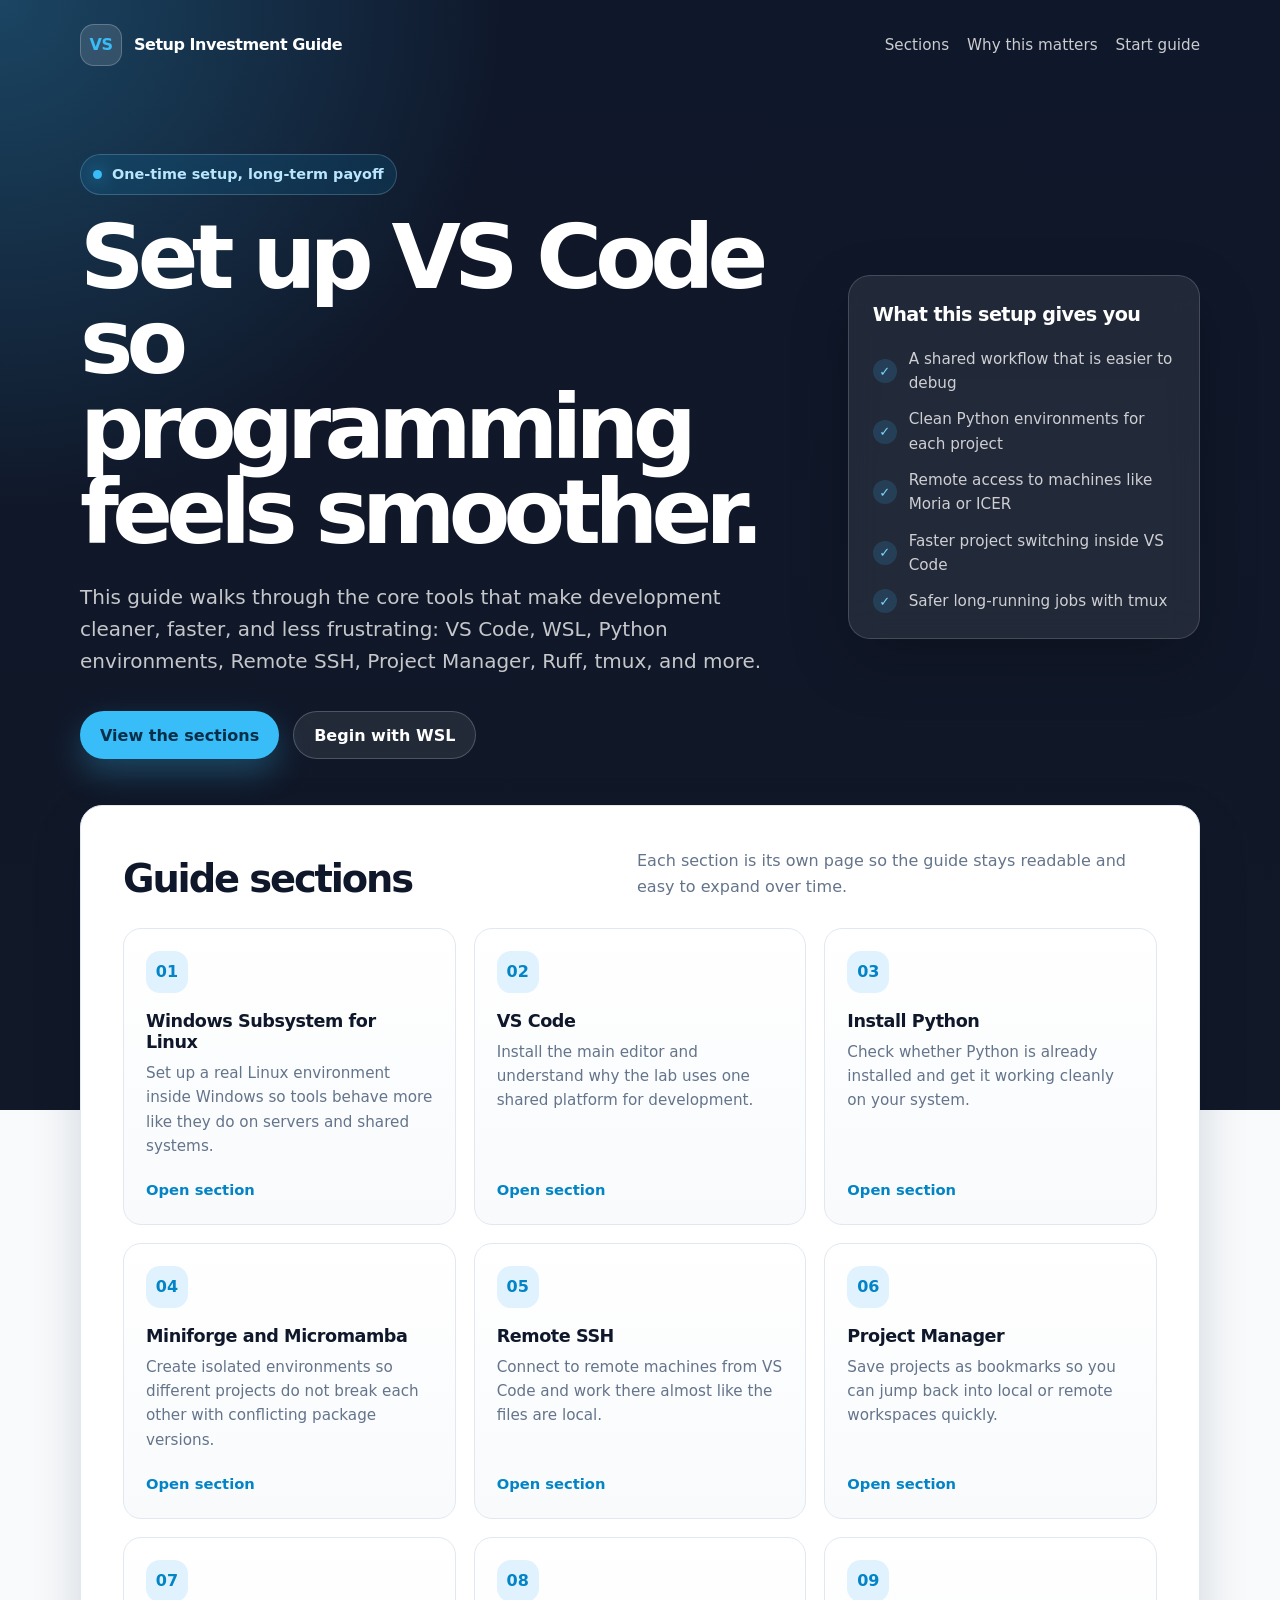
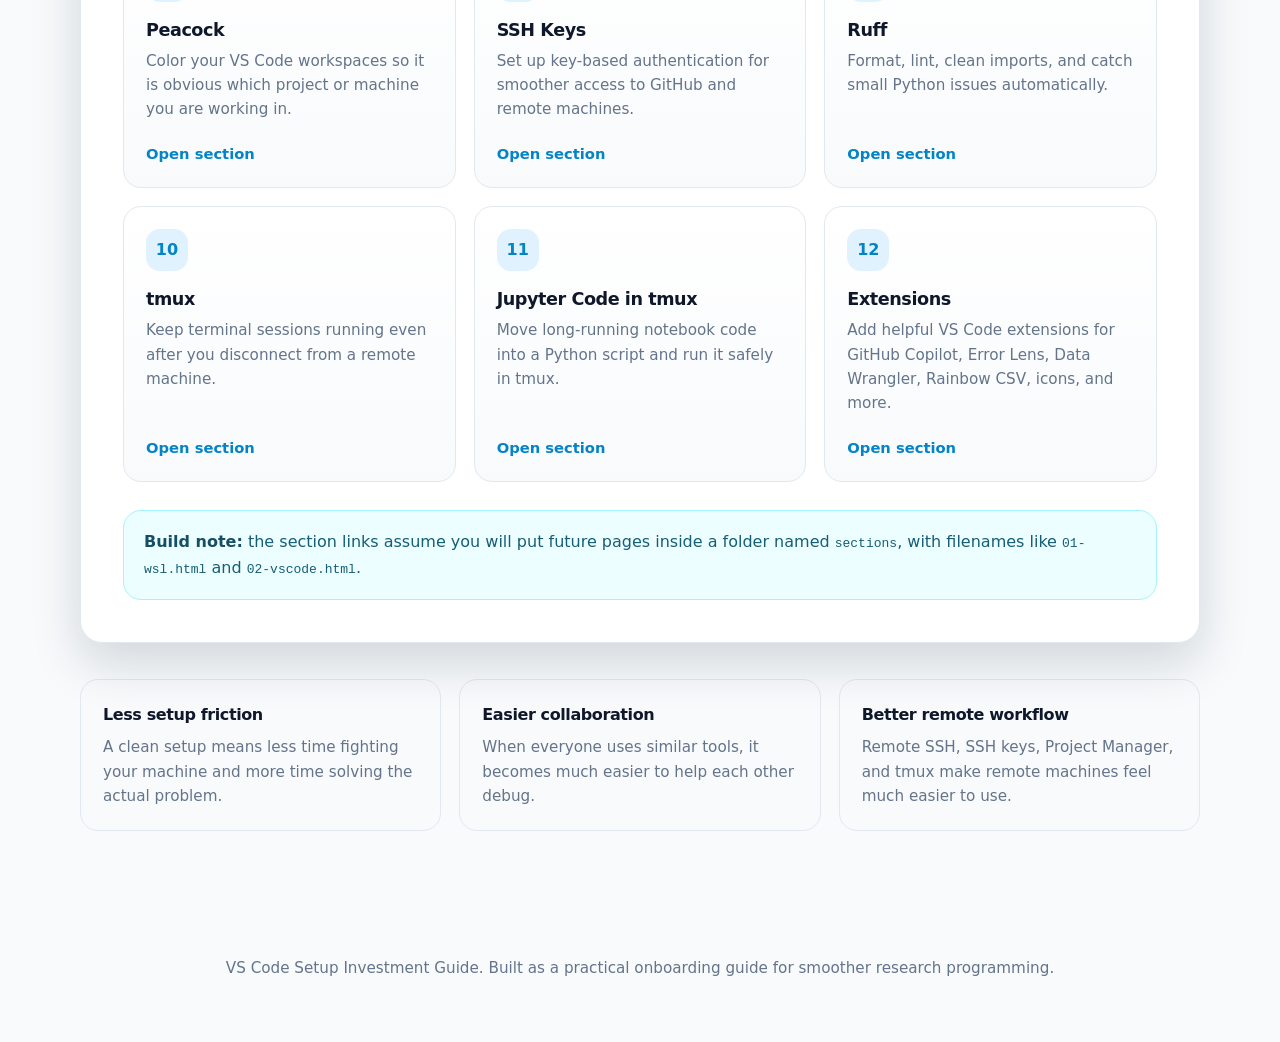
==== index.html @ 19cca29c "landing page" ====
<!DOCTYPE html>
<html lang="en">
<head>
  <meta charset="UTF-8" />
  <meta name="viewport" content="width=device-width, initial-scale=1.0" />
  <title>VS Code Setup Investment Guide</title>
  <meta
    name="description"
    content="A practical setup guide for VS Code, WSL, Python environments, Remote SSH, Ruff, tmux, and other tools that make programming smoother."
  />

  <style>
    :root {
      --bg: #0f172a;
      --bg-soft: #111827;
      --card: #ffffff;
      --card-soft: #f8fafc;
      --text: #0f172a;
      --muted: #64748b;
      --white: #ffffff;
      --accent: #38bdf8;
      --accent-dark: #0284c7;
      --accent-soft: #e0f2fe;
      --border: #e2e8f0;
      --shadow: 0 20px 50px rgba(15, 23, 42, 0.16);
      --radius: 22px;
      --max-width: 1120px;
    }

    * {
      box-sizing: border-box;
    }

    html {
      scroll-behavior: smooth;
    }

    body {
      margin: 0;
      font-family:
        Inter, ui-sans-serif, system-ui, -apple-system, BlinkMacSystemFont,
        "Segoe UI", sans-serif;
      background: #f8fafc;
      color: var(--text);
      line-height: 1.6;
    }

    a {
      color: inherit;
      text-decoration: none;
    }

    .page {
      min-height: 100vh;
      background:
        radial-gradient(circle at top left, rgba(56, 189, 248, 0.28), transparent 32rem),
        linear-gradient(180deg, #0f172a 0%, #111827 42%, #f8fafc 42%, #f8fafc 100%);
    }

    .container {
      width: min(100% - 32px, var(--max-width));
      margin: 0 auto;
    }

    .site-header {
      padding: 24px 0;
      color: var(--white);
    }

    .nav {
      display: flex;
      align-items: center;
      justify-content: space-between;
      gap: 24px;
    }

    .brand {
      display: flex;
      align-items: center;
      gap: 12px;
      font-weight: 800;
      letter-spacing: -0.03em;
    }

    .brand-mark {
      width: 42px;
      height: 42px;
      display: grid;
      place-items: center;
      border-radius: 14px;
      background: rgba(255, 255, 255, 0.12);
      border: 1px solid rgba(255, 255, 255, 0.22);
      color: var(--accent);
      font-weight: 900;
    }

    .nav-links {
      display: flex;
      align-items: center;
      gap: 18px;
      font-size: 0.95rem;
      color: rgba(255, 255, 255, 0.78);
    }

    .nav-links a:hover {
      color: var(--white);
    }

    .hero {
      color: var(--white);
      padding: 64px 0 84px;
    }

    .hero-grid {
      display: grid;
      grid-template-columns: minmax(0, 1.35fr) minmax(320px, 0.65fr);
      gap: 36px;
      align-items: center;
    }

    .eyebrow {
      display: inline-flex;
      align-items: center;
      gap: 10px;
      padding: 8px 12px;
      margin-bottom: 20px;
      border-radius: 999px;
      color: #bae6fd;
      background: rgba(14, 165, 233, 0.12);
      border: 1px solid rgba(186, 230, 253, 0.22);
      font-size: 0.9rem;
      font-weight: 700;
    }

    .eyebrow-dot {
      width: 9px;
      height: 9px;
      border-radius: 999px;
      background: var(--accent);
      box-shadow: 0 0 18px rgba(56, 189, 248, 0.8);
    }

    h1 {
      margin: 0;
      font-size: clamp(2.6rem, 7vw, 5.6rem);
      line-height: 0.95;
      letter-spacing: -0.075em;
      max-width: 850px;
    }

    .hero p {
      max-width: 720px;
      margin: 26px 0 0;
      color: rgba(255, 255, 255, 0.76);
      font-size: clamp(1.05rem, 2vw, 1.25rem);
    }

    .hero-actions {
      display: flex;
      flex-wrap: wrap;
      gap: 14px;
      margin-top: 34px;
    }

    .button {
      display: inline-flex;
      align-items: center;
      justify-content: center;
      min-height: 48px;
      padding: 0 20px;
      border-radius: 999px;
      font-weight: 800;
      transition:
        transform 160ms ease,
        box-shadow 160ms ease,
        background 160ms ease;
    }

    .button:hover {
      transform: translateY(-2px);
    }

    .button-primary {
      background: var(--accent);
      color: #082f49;
      box-shadow: 0 14px 32px rgba(56, 189, 248, 0.28);
    }

    .button-primary:hover {
      background: #7dd3fc;
    }

    .button-secondary {
      color: var(--white);
      background: rgba(255, 255, 255, 0.08);
      border: 1px solid rgba(255, 255, 255, 0.2);
    }

    .hero-card {
      background: rgba(255, 255, 255, 0.08);
      border: 1px solid rgba(255, 255, 255, 0.16);
      border-radius: var(--radius);
      padding: 24px;
      box-shadow: 0 22px 60px rgba(0, 0, 0, 0.22);
      backdrop-filter: blur(16px);
    }

    .hero-card h2 {
      margin: 0 0 16px;
      color: var(--white);
      font-size: 1.2rem;
      letter-spacing: -0.03em;
    }

    .setup-list {
      display: grid;
      gap: 12px;
      margin: 0;
      padding: 0;
      list-style: none;
    }

    .setup-list li {
      display: flex;
      align-items: center;
      gap: 12px;
      color: rgba(255, 255, 255, 0.78);
      font-size: 0.95rem;
    }

    .check {
      width: 24px;
      height: 24px;
      flex: 0 0 24px;
      display: grid;
      place-items: center;
      border-radius: 999px;
      background: rgba(56, 189, 248, 0.16);
      color: #7dd3fc;
      font-weight: 900;
      font-size: 0.82rem;
    }

    main {
      padding-bottom: 72px;
    }

    .section {
      margin-top: -38px;
      position: relative;
      z-index: 5;
    }

    .panel {
      background: var(--card);
      border: 1px solid var(--border);
      border-radius: var(--radius);
      box-shadow: var(--shadow);
      padding: clamp(24px, 4vw, 42px);
    }

    .section-heading {
      display: flex;
      justify-content: space-between;
      align-items: end;
      gap: 24px;
      margin-bottom: 28px;
    }

    .section-heading h2 {
      margin: 0;
      font-size: clamp(1.7rem, 3vw, 2.4rem);
      letter-spacing: -0.055em;
      line-height: 1.05;
    }

    .section-heading p {
      max-width: 520px;
      margin: 0;
      color: var(--muted);
    }

    .cards {
      display: grid;
      grid-template-columns: repeat(3, minmax(0, 1fr));
      gap: 18px;
    }

    .card {
      display: flex;
      flex-direction: column;
      min-height: 220px;
      padding: 22px;
      border: 1px solid var(--border);
      border-radius: 18px;
      background:
        linear-gradient(180deg, #ffffff 0%, #f8fafc 100%);
      transition:
        transform 160ms ease,
        box-shadow 160ms ease,
        border-color 160ms ease;
    }

    .card:hover {
      transform: translateY(-4px);
      border-color: #bae6fd;
      box-shadow: 0 16px 34px rgba(15, 23, 42, 0.1);
    }

    .card-number {
      width: 42px;
      height: 42px;
      display: grid;
      place-items: center;
      margin-bottom: 18px;
      border-radius: 14px;
      background: var(--accent-soft);
      color: var(--accent-dark);
      font-weight: 900;
    }

    .card h3 {
      margin: 0 0 8px;
      font-size: 1.1rem;
      letter-spacing: -0.025em;
      line-height: 1.2;
    }

    .card p {
      margin: 0;
      color: var(--muted);
      font-size: 0.95rem;
    }

    .card-link {
      margin-top: auto;
      padding-top: 20px;
      color: var(--accent-dark);
      font-weight: 800;
      font-size: 0.92rem;
    }

    .note {
      margin-top: 28px;
      padding: 18px 20px;
      border-radius: 18px;
      background: #ecfeff;
      border: 1px solid #a5f3fc;
      color: #155e75;
    }

    .note strong {
      color: #164e63;
    }

    .why {
      margin-top: 36px;
      display: grid;
      grid-template-columns: repeat(3, minmax(0, 1fr));
      gap: 18px;
    }

    .why-item {
      padding: 22px;
      border-radius: 18px;
      background: var(--card-soft);
      border: 1px solid var(--border);
    }

    .why-item h3 {
      margin: 0 0 8px;
      font-size: 1rem;
      letter-spacing: -0.025em;
    }

    .why-item p {
      margin: 0;
      color: var(--muted);
      font-size: 0.95rem;
    }

    .footer {
      padding: 38px 0 46px;
      color: #64748b;
      text-align: center;
      font-size: 0.95rem;
    }

    @media (max-width: 900px) {
      .hero-grid {
        grid-template-columns: 1fr;
      }

      .cards,
      .why {
        grid-template-columns: repeat(2, minmax(0, 1fr));
      }

      .section-heading {
        align-items: start;
        flex-direction: column;
      }
    }

    @media (max-width: 640px) {
      .nav {
        align-items: flex-start;
        flex-direction: column;
      }

      .nav-links {
        flex-wrap: wrap;
      }

      .hero {
        padding-top: 42px;
      }

      .cards,
      .why {
        grid-template-columns: 1fr;
      }

      .card {
        min-height: auto;
      }
    }
  </style>
</head>

<body>
  <div class="page">
    <header class="site-header">
      <div class="container nav">
        <a href="index.html" class="brand" aria-label="VS Code Setup Guide home">
          <span class="brand-mark">VS</span>
          <span>Setup Investment Guide</span>
        </a>

        <nav class="nav-links" aria-label="Main navigation">
          <a href="#sections">Sections</a>
          <a href="#why">Why this matters</a>
          <a href="sections/01-wsl.html">Start guide</a>
        </nav>
      </div>
    </header>

    <section class="hero">
      <div class="container hero-grid">
        <div>
          <div class="eyebrow">
            <span class="eyebrow-dot"></span>
            One-time setup, long-term payoff
          </div>

          <h1>Set up VS Code so programming feels smoother.</h1>

          <p>
            This guide walks through the core tools that make development cleaner,
            faster, and less frustrating: VS Code, WSL, Python environments,
            Remote SSH, Project Manager, Ruff, tmux, and more.
          </p>

          <div class="hero-actions">
            <a class="button button-primary" href="#sections">View the sections</a>
            <a class="button button-secondary" href="sections/01-wsl.html">Begin with WSL</a>
          </div>
        </div>

        <aside class="hero-card" aria-label="Guide highlights">
          <h2>What this setup gives you</h2>
          <ul class="setup-list">
            <li><span class="check">✓</span> A shared workflow that is easier to debug</li>
            <li><span class="check">✓</span> Clean Python environments for each project</li>
            <li><span class="check">✓</span> Remote access to machines like Moria or ICER</li>
            <li><span class="check">✓</span> Faster project switching inside VS Code</li>
            <li><span class="check">✓</span> Safer long-running jobs with tmux</li>
          </ul>
        </aside>
      </div>
    </section>

    <main>
      <section class="section" id="sections">
        <div class="container">
          <div class="panel">
            <div class="section-heading">
              <div>
                <h2>Guide sections</h2>
              </div>
              <p>
                Each section is its own page so the guide stays readable and easy
                to expand over time.
              </p>
            </div>

            <div class="cards">
              <a class="card" href="sections/01-wsl.html">
                <span class="card-number">01</span>
                <h3>Windows Subsystem for Linux</h3>
                <p>
                  Set up a real Linux environment inside Windows so tools behave
                  more like they do on servers and shared systems.
                </p>
                <span class="card-link">Open section</span>
              </a>

              <a class="card" href="sections/02-vscode.html">
                <span class="card-number">02</span>
                <h3>VS Code</h3>
                <p>
                  Install the main editor and understand why the lab uses one
                  shared platform for development.
                </p>
                <span class="card-link">Open section</span>
              </a>

              <a class="card" href="sections/03-python.html">
                <span class="card-number">03</span>
                <h3>Install Python</h3>
                <p>
                  Check whether Python is already installed and get it working
                  cleanly on your system.
                </p>
                <span class="card-link">Open section</span>
              </a>

              <a class="card" href="sections/04-environments.html">
                <span class="card-number">04</span>
                <h3>Miniforge and Micromamba</h3>
                <p>
                  Create isolated environments so different projects do not break
                  each other with conflicting package versions.
                </p>
                <span class="card-link">Open section</span>
              </a>

              <a class="card" href="sections/05-remote-ssh.html">
                <span class="card-number">05</span>
                <h3>Remote SSH</h3>
                <p>
                  Connect to remote machines from VS Code and work there almost
                  like the files are local.
                </p>
                <span class="card-link">Open section</span>
              </a>

              <a class="card" href="sections/06-project-manager.html">
                <span class="card-number">06</span>
                <h3>Project Manager</h3>
                <p>
                  Save projects as bookmarks so you can jump back into local or
                  remote workspaces quickly.
                </p>
                <span class="card-link">Open section</span>
              </a>

              <a class="card" href="sections/07-peacock.html">
                <span class="card-number">07</span>
                <h3>Peacock</h3>
                <p>
                  Color your VS Code workspaces so it is obvious which project or
                  machine you are working in.
                </p>
                <span class="card-link">Open section</span>
              </a>

              <a class="card" href="sections/08-ssh-keys.html">
                <span class="card-number">08</span>
                <h3>SSH Keys</h3>
                <p>
                  Set up key-based authentication for smoother access to GitHub
                  and remote machines.
                </p>
                <span class="card-link">Open section</span>
              </a>

              <a class="card" href="sections/09-ruff.html">
                <span class="card-number">09</span>
                <h3>Ruff</h3>
                <p>
                  Format, lint, clean imports, and catch small Python issues
                  automatically.
                </p>
                <span class="card-link">Open section</span>
              </a>

              <a class="card" href="sections/10-tmux.html">
                <span class="card-number">10</span>
                <h3>tmux</h3>
                <p>
                  Keep terminal sessions running even after you disconnect from a
                  remote machine.
                </p>
                <span class="card-link">Open section</span>
              </a>

              <a class="card" href="sections/11-jupyter-tmux.html">
                <span class="card-number">11</span>
                <h3>Jupyter Code in tmux</h3>
                <p>
                  Move long-running notebook code into a Python script and run it
                  safely in tmux.
                </p>
                <span class="card-link">Open section</span>
              </a>

              <a class="card" href="sections/12-extensions.html">
                <span class="card-number">12</span>
                <h3>Extensions</h3>
                <p>
                  Add helpful VS Code extensions for GitHub Copilot, Error Lens,
                  Data Wrangler, Rainbow CSV, icons, and more.
                </p>
                <span class="card-link">Open section</span>
              </a>
            </div>

            <div class="note">
              <strong>Build note:</strong>
              the section links assume you will put future pages inside a folder
              named <code>sections</code>, with filenames like
              <code>01-wsl.html</code> and <code>02-vscode.html</code>.
            </div>
          </div>
        </div>
      </section>

      <section class="container" id="why">
        <div class="why">
          <div class="why-item">
            <h3>Less setup friction</h3>
            <p>
              A clean setup means less time fighting your machine and more time
              solving the actual problem.
            </p>
          </div>

          <div class="why-item">
            <h3>Easier collaboration</h3>
            <p>
              When everyone uses similar tools, it becomes much easier to help
              each other debug.
            </p>
          </div>

          <div class="why-item">
            <h3>Better remote workflow</h3>
            <p>
              Remote SSH, SSH keys, Project Manager, and tmux make remote
              machines feel much easier to use.
            </p>
          </div>
        </div>
      </section>
    </main>

    <footer class="footer">
      <div class="container">
        <p>
          VS Code Setup Investment Guide. Built as a practical onboarding guide
          for smoother research programming.
        </p>
      </div>
    </footer>
  </div>
</body>
</html>
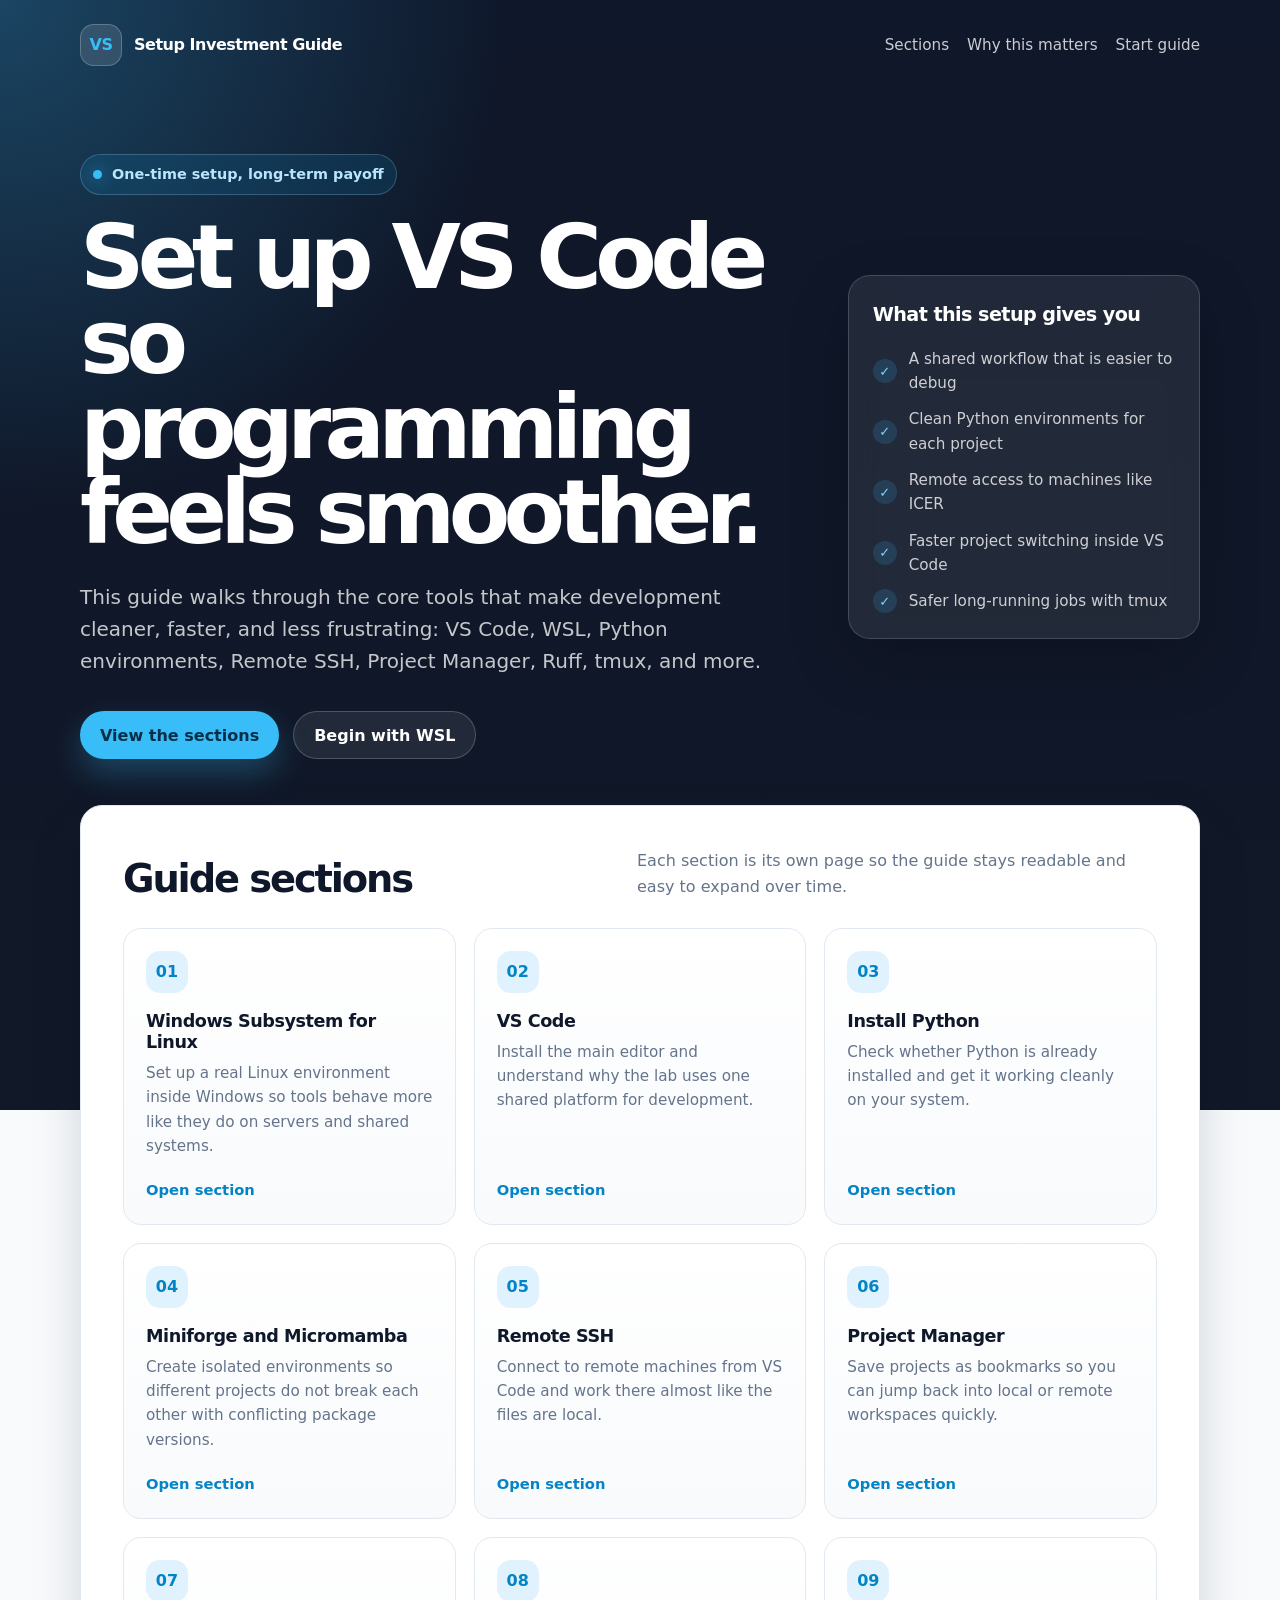
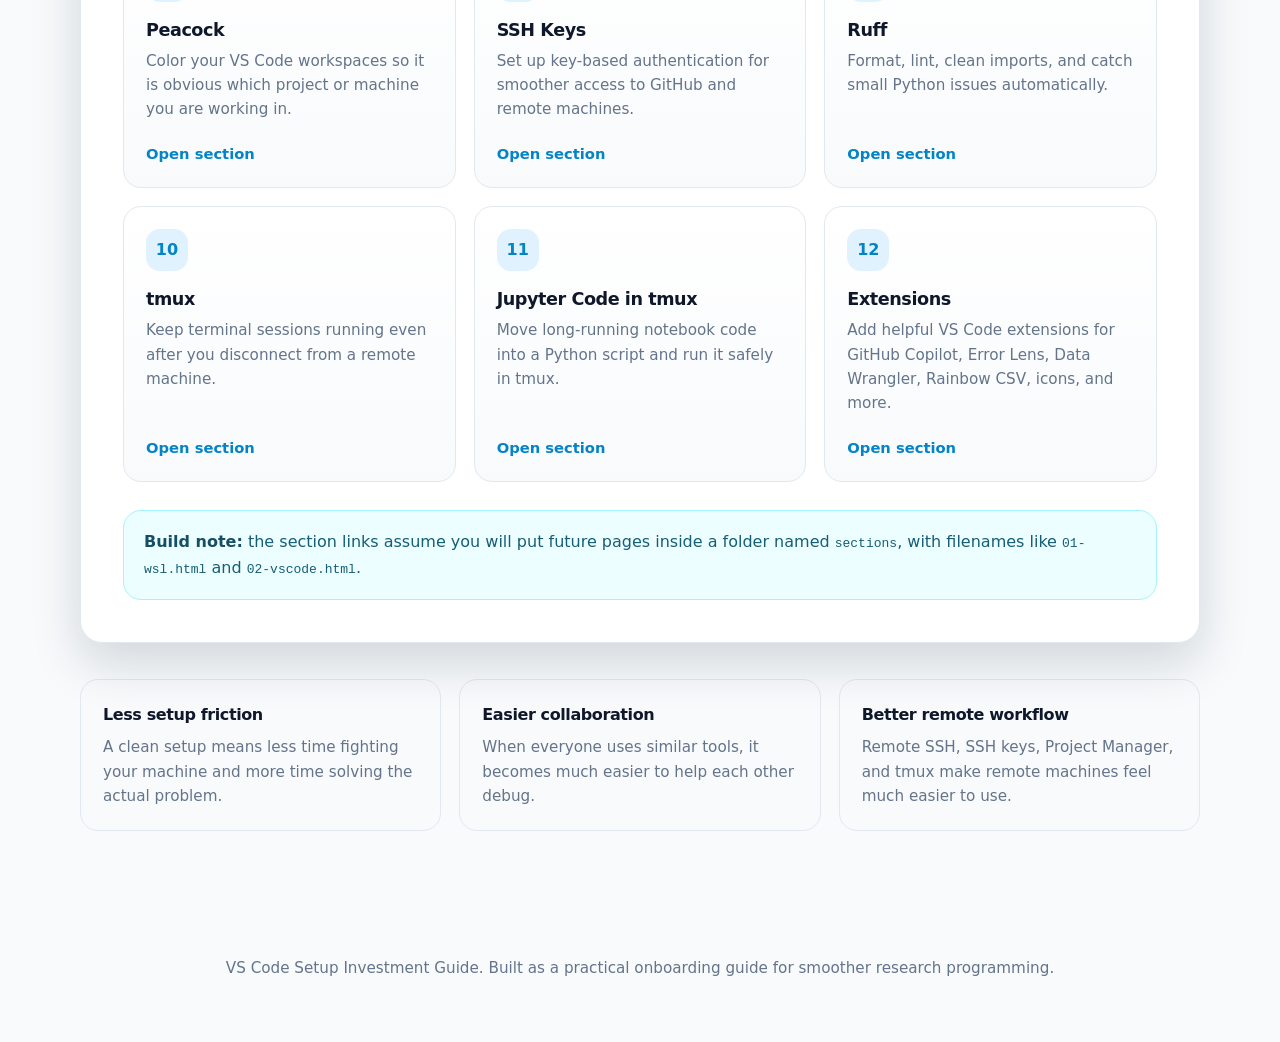
==== commit e701677c: "pages added" ====
--- a/index.html
+++ b/index.html
@@ -472,7 +472,7 @@
           <ul class="setup-list">
             <li><span class="check">✓</span> A shared workflow that is easier to debug</li>
             <li><span class="check">✓</span> Clean Python environments for each project</li>
-            <li><span class="check">✓</span> Remote access to machines like Moria or ICER</li>
+            <li><span class="check">✓</span> Remote access to machines like ICER</li>
             <li><span class="check">✓</span> Faster project switching inside VS Code</li>
             <li><span class="check">✓</span> Safer long-running jobs with tmux</li>
           </ul>
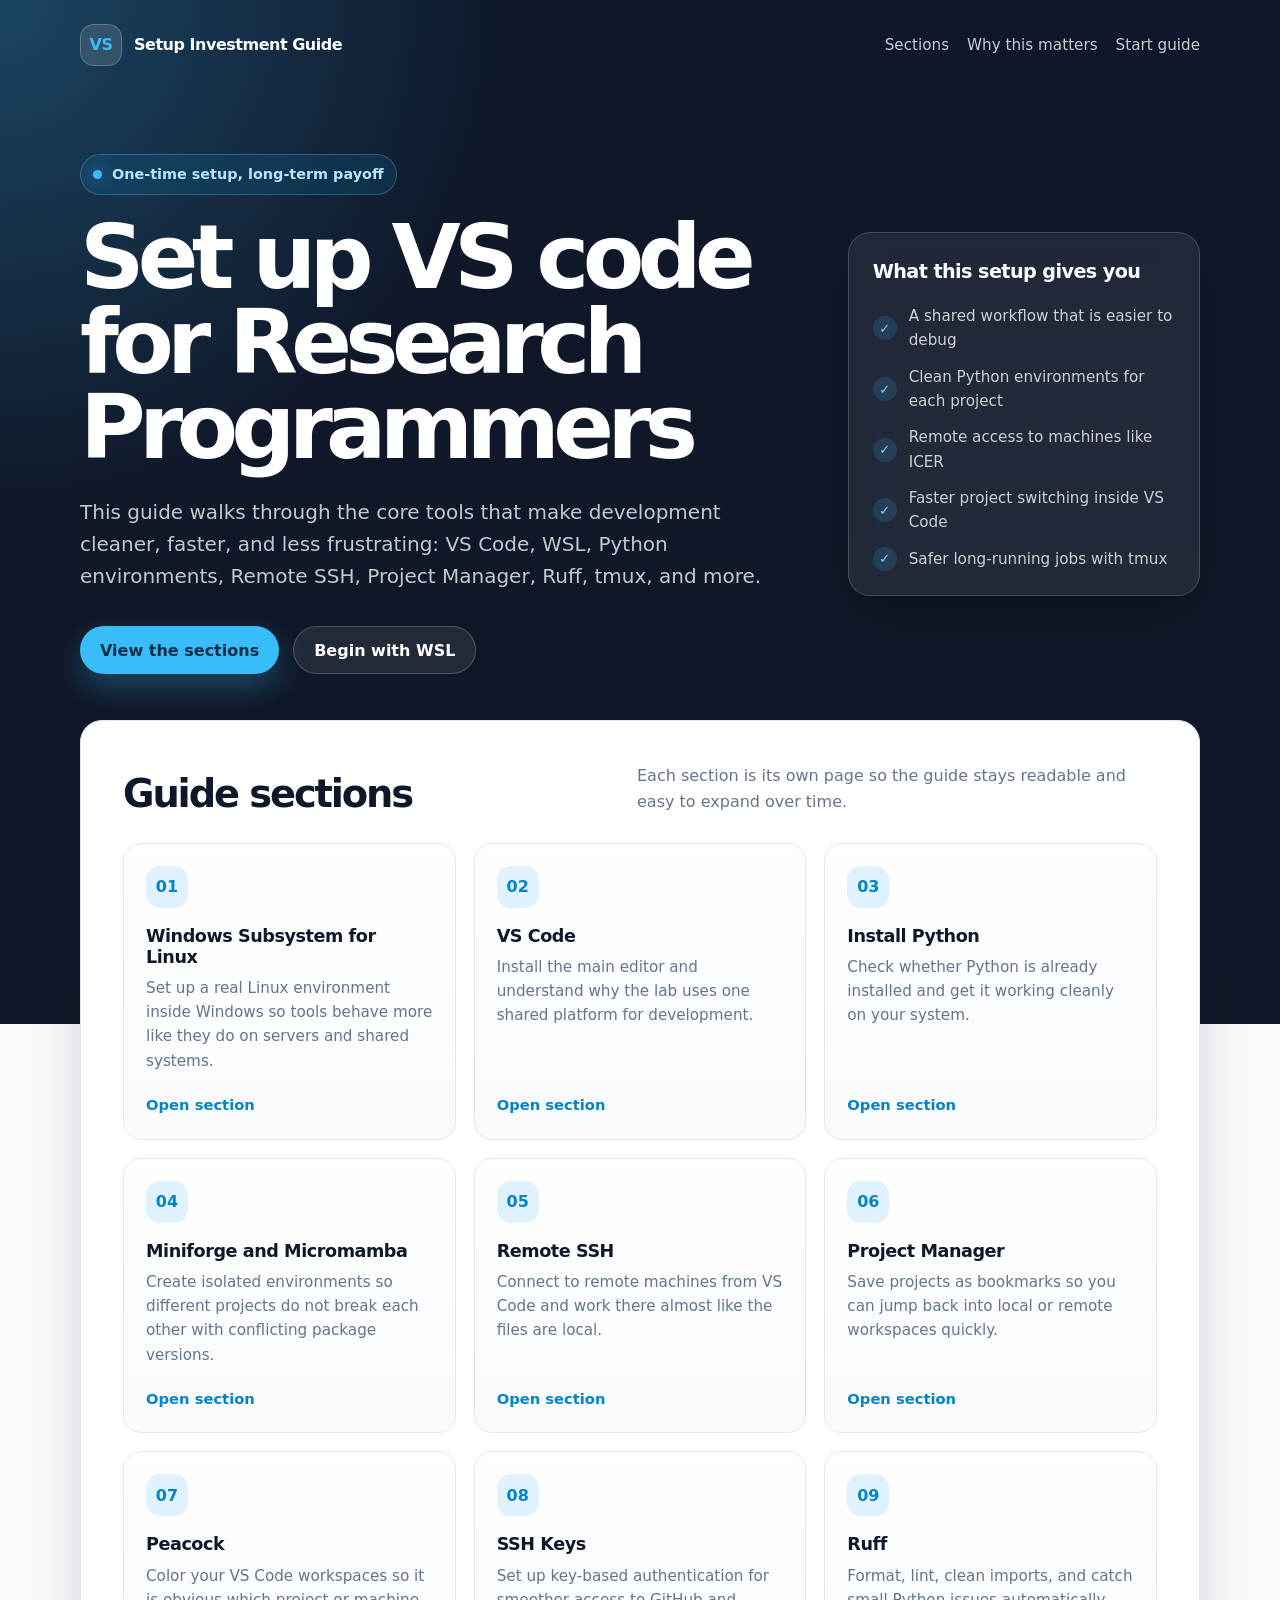
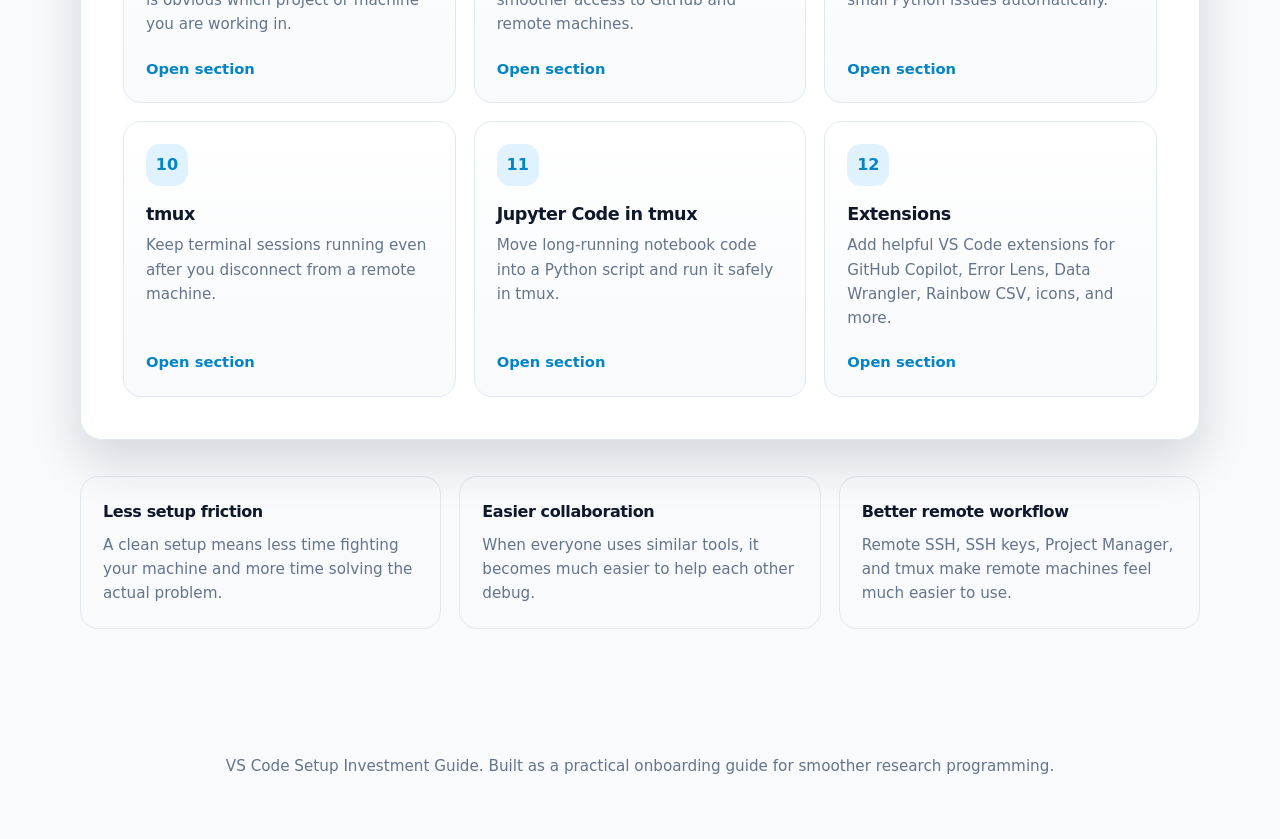
==== commit 14f22162: "updates" ====
--- a/index.html
+++ b/index.html
@@ -453,7 +453,7 @@
             One-time setup, long-term payoff
           </div>
 
-          <h1>Set up VS Code so programming feels smoother.</h1>
+          <h1>Set up VS code for Research Programmers</h1>
 
           <p>
             This guide walks through the core tools that make development cleaner,
@@ -615,13 +615,6 @@
                 <span class="card-link">Open section</span>
               </a>
             </div>
-
-            <div class="note">
-              <strong>Build note:</strong>
-              the section links assume you will put future pages inside a folder
-              named <code>sections</code>, with filenames like
-              <code>01-wsl.html</code> and <code>02-vscode.html</code>.
-            </div>
           </div>
         </div>
       </section>
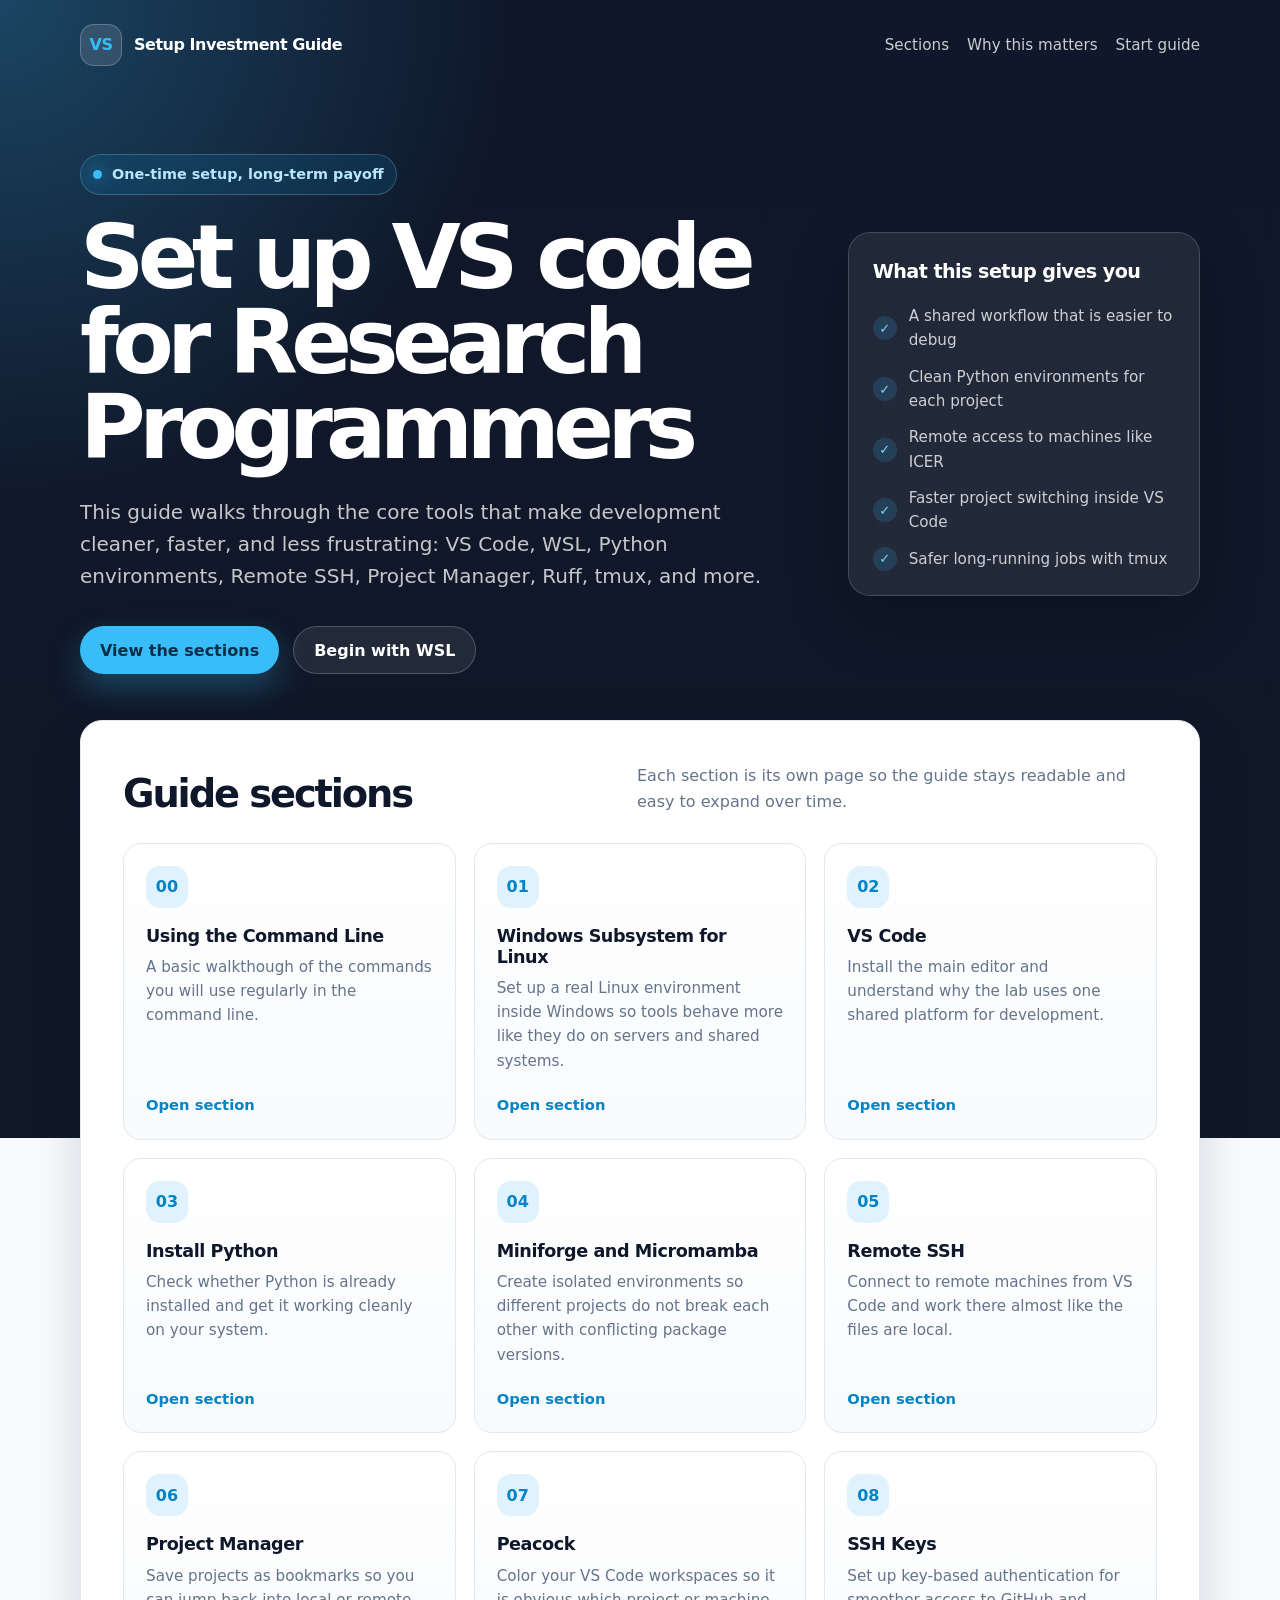
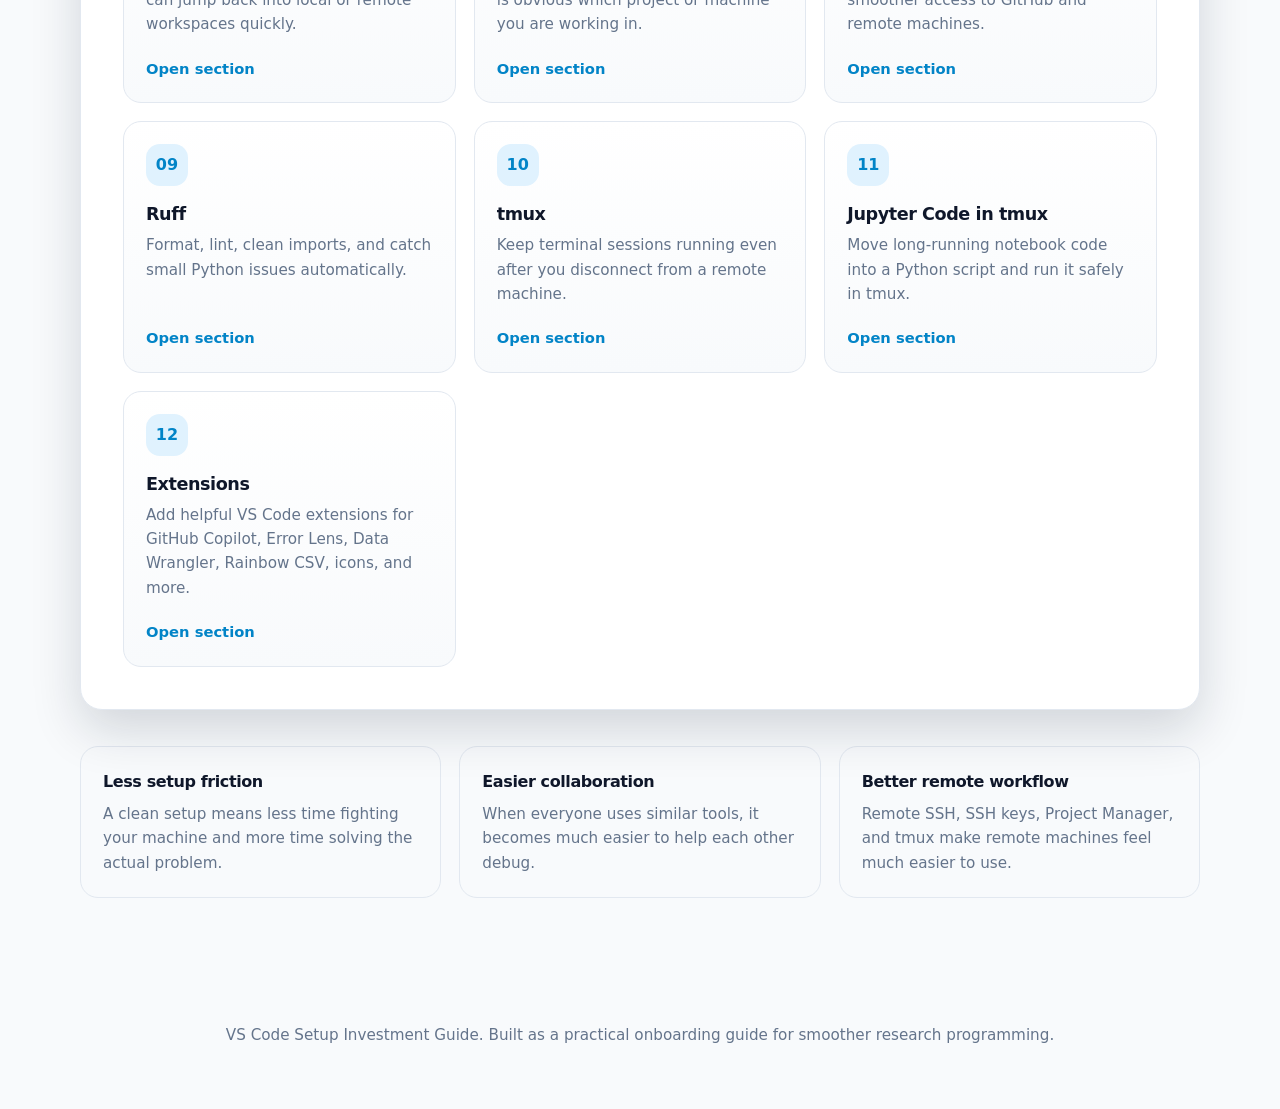
==== commit 68aba761: "updates" ====
--- a/index.html
+++ b/index.html
@@ -495,6 +495,15 @@
             </div>
 
             <div class="cards">
+              <a class="card" href="sections/00-command-line.html">
+                <span class="card-number">00</span>
+                <h3>Using the Command Line</h3>
+                <p>
+                  A basic walkthough of the commands you will use regularly in the command line.
+                </p>
+                <span class="card-link">Open section</span>
+              </a>
+
               <a class="card" href="sections/01-wsl.html">
                 <span class="card-number">01</span>
                 <h3>Windows Subsystem for Linux</h3>
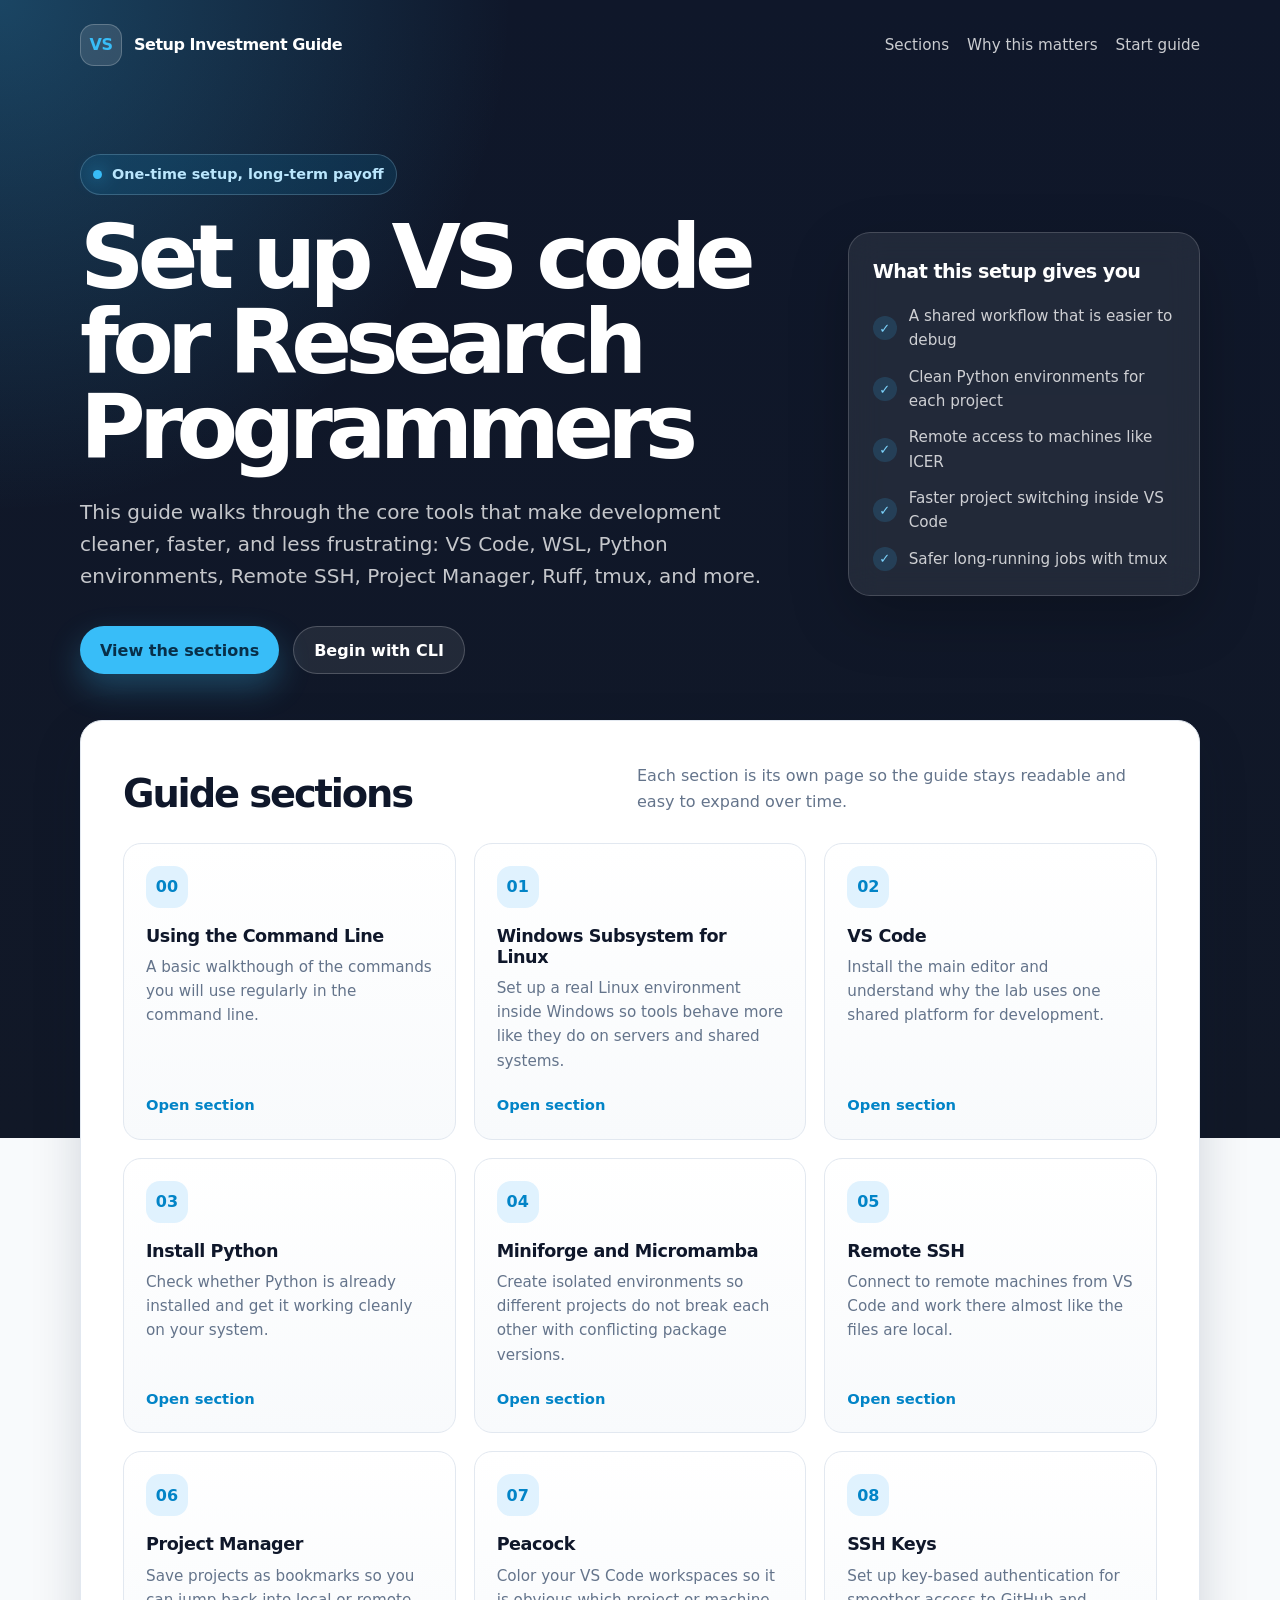
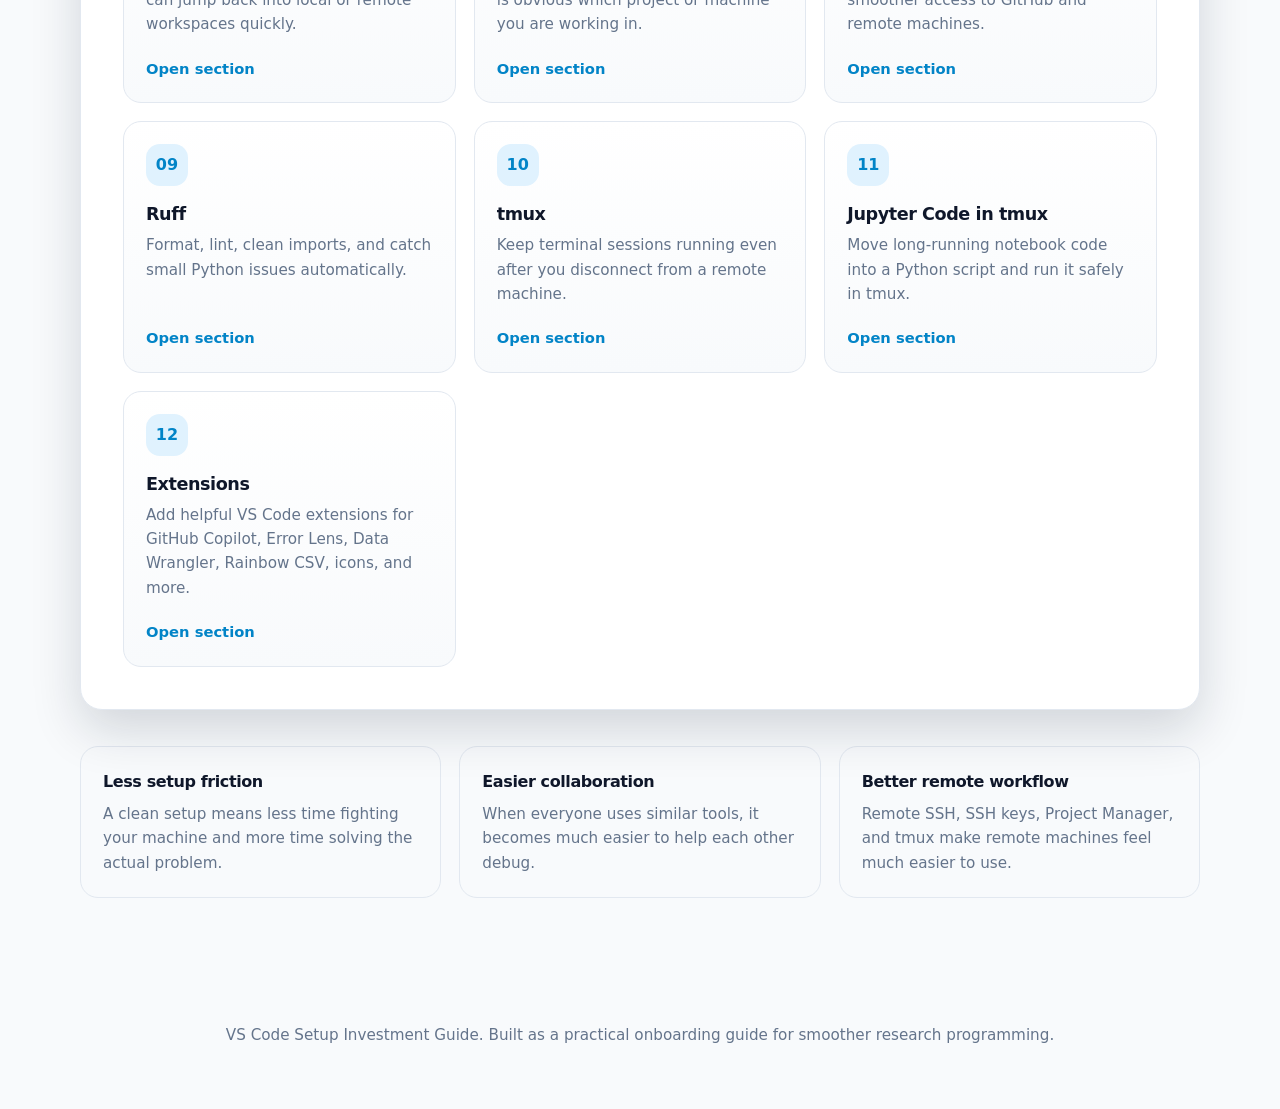
==== commit fc22ca84: "cli" ====
--- a/index.html
+++ b/index.html
@@ -1,13 +1,12 @@
 <!DOCTYPE html>
 <html lang="en">
+
 <head>
   <meta charset="UTF-8" />
   <meta name="viewport" content="width=device-width, initial-scale=1.0" />
   <title>VS Code Setup Investment Guide</title>
-  <meta
-    name="description"
-    content="A practical setup guide for VS Code, WSL, Python environments, Remote SSH, Ruff, tmux, and other tools that make programming smoother."
-  />
+  <meta name="description"
+    content="A practical setup guide for VS Code, WSL, Python environments, Remote SSH, Ruff, tmux, and other tools that make programming smoother." />
 
   <style>
     :root {
@@ -463,7 +462,7 @@
 
           <div class="hero-actions">
             <a class="button button-primary" href="#sections">View the sections</a>
-            <a class="button button-secondary" href="sections/01-wsl.html">Begin with WSL</a>
+            <a class="button button-secondary" href="sections/00-command-line.html">Begin with CLI</a>
           </div>
         </div>
 
@@ -667,4 +666,5 @@
     </footer>
   </div>
 </body>
+
 </html>
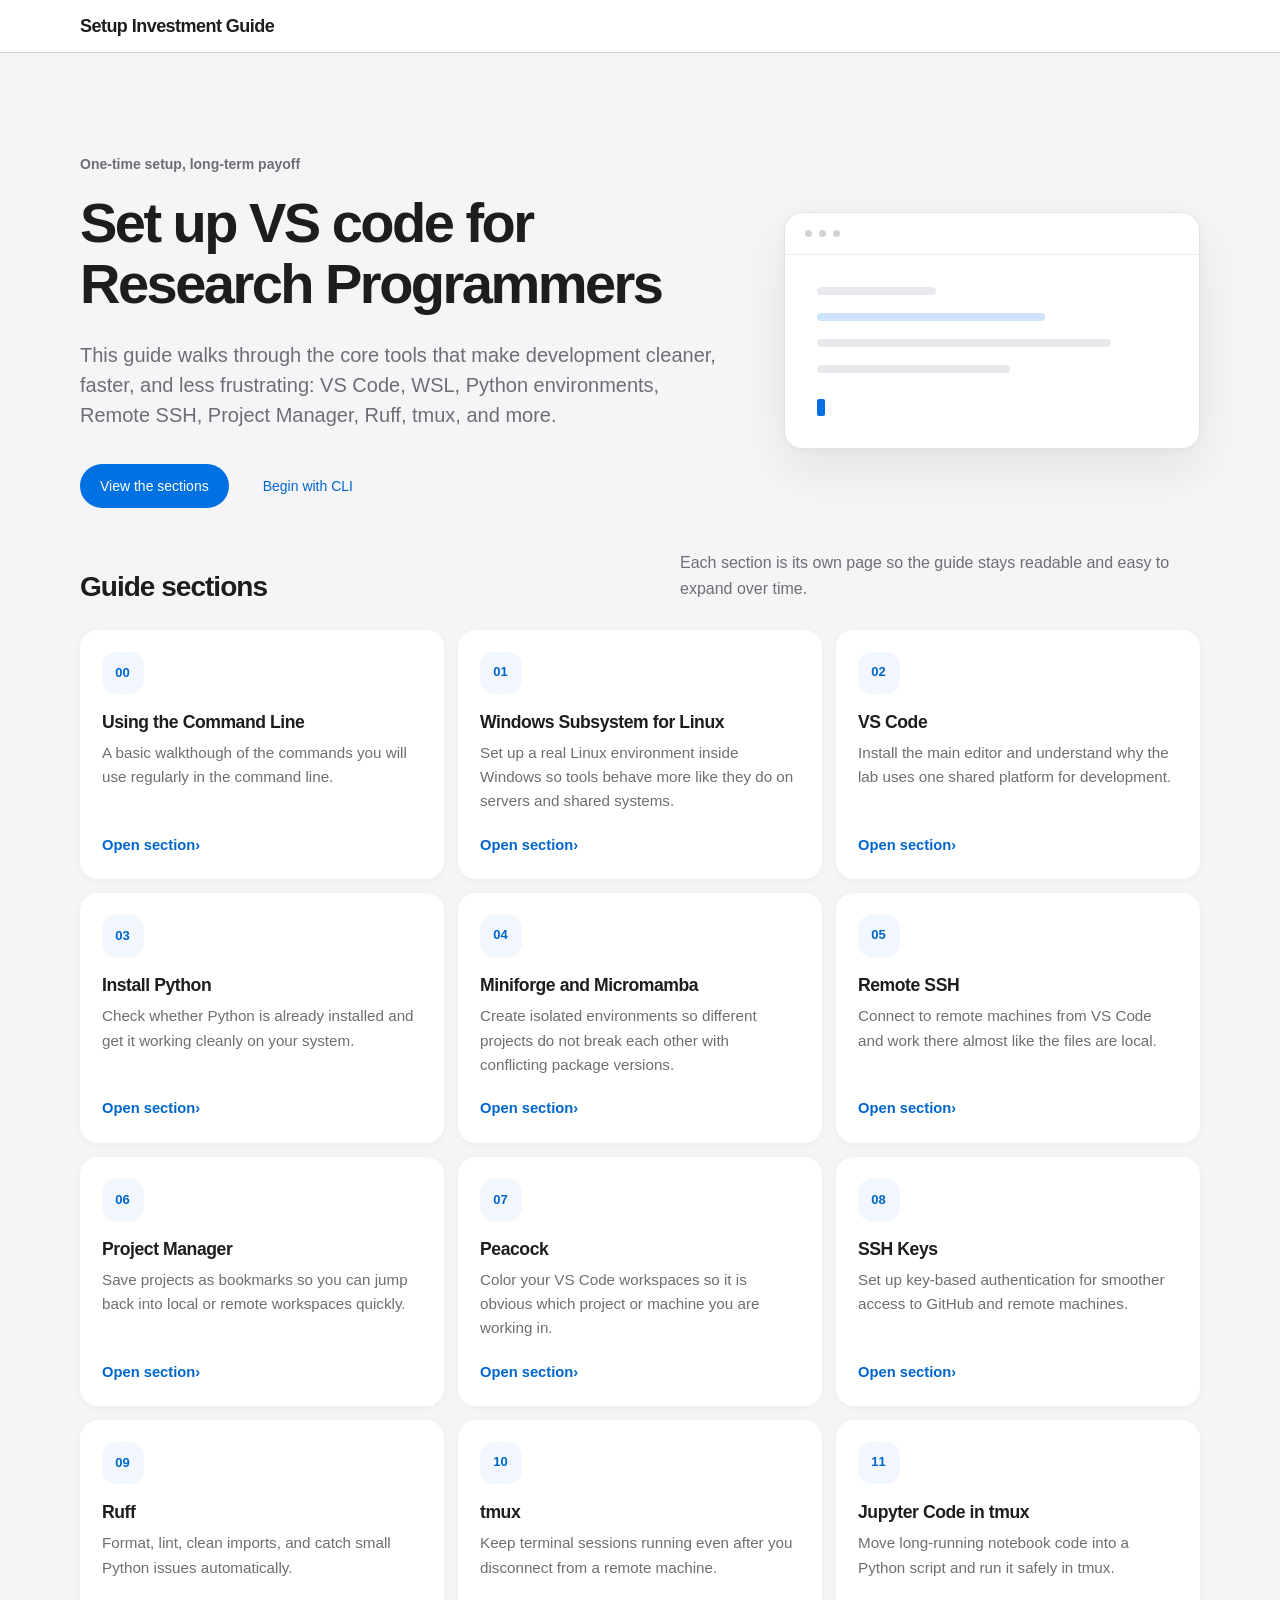
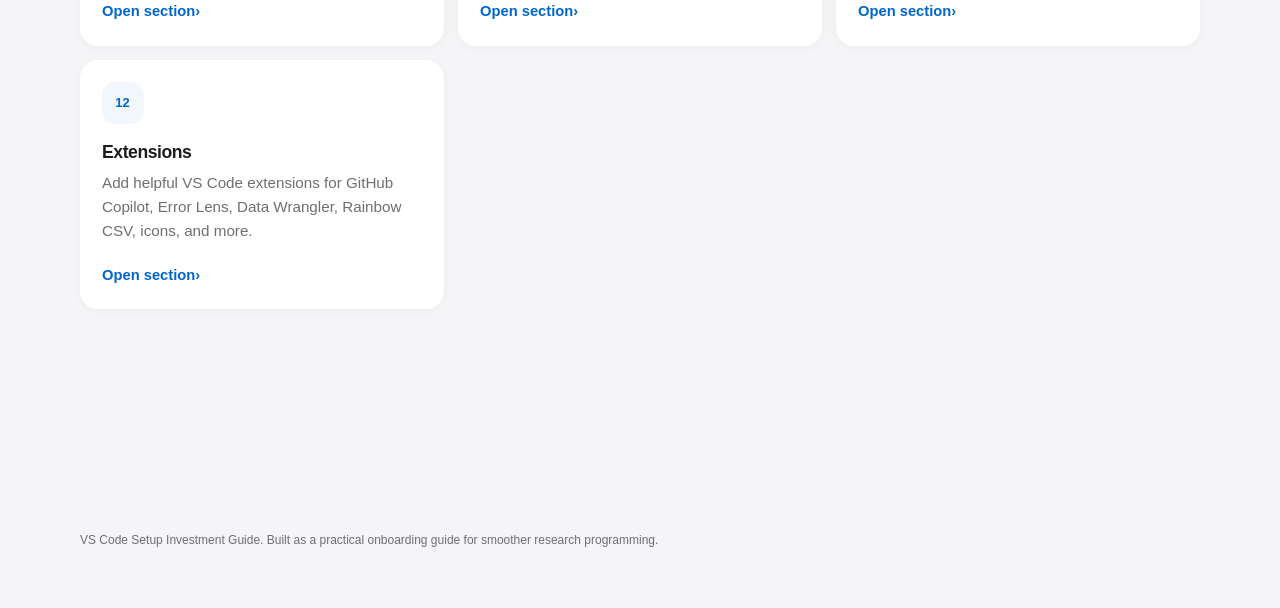
==== commit 7b6473be: "redesign and updated mamba" ====
--- a/index.html
+++ b/index.html
@@ -425,6 +425,7 @@
       }
     }
   </style>
+  <link rel="stylesheet" href="style.css" />
 </head>
 
 <body>
@@ -438,7 +439,6 @@
 
         <nav class="nav-links" aria-label="Main navigation">
           <a href="#sections">Sections</a>
-          <a href="#why">Why this matters</a>
           <a href="sections/01-wsl.html">Start guide</a>
         </nav>
       </div>
@@ -466,16 +466,16 @@
           </div>
         </div>
 
-        <aside class="hero-card" aria-label="Guide highlights">
-          <h2>What this setup gives you</h2>
-          <ul class="setup-list">
-            <li><span class="check">✓</span> A shared workflow that is easier to debug</li>
-            <li><span class="check">✓</span> Clean Python environments for each project</li>
-            <li><span class="check">✓</span> Remote access to machines like ICER</li>
-            <li><span class="check">✓</span> Faster project switching inside VS Code</li>
-            <li><span class="check">✓</span> Safer long-running jobs with tmux</li>
-          </ul>
-        </aside>
+        <div class="hero-visual" aria-hidden="true">
+          <div class="visual-header"><span></span><span></span><span></span></div>
+          <div class="visual-body">
+            <div class="visual-line visual-line-short"></div>
+            <div class="visual-line visual-line-blue"></div>
+            <div class="visual-line visual-line-long"></div>
+            <div class="visual-line visual-line-medium"></div>
+            <div class="visual-cursor"></div>
+          </div>
+        </div>
       </div>
     </section>
 
@@ -627,33 +627,6 @@
         </div>
       </section>
 
-      <section class="container" id="why">
-        <div class="why">
-          <div class="why-item">
-            <h3>Less setup friction</h3>
-            <p>
-              A clean setup means less time fighting your machine and more time
-              solving the actual problem.
-            </p>
-          </div>
-
-          <div class="why-item">
-            <h3>Easier collaboration</h3>
-            <p>
-              When everyone uses similar tools, it becomes much easier to help
-              each other debug.
-            </p>
-          </div>
-
-          <div class="why-item">
-            <h3>Better remote workflow</h3>
-            <p>
-              Remote SSH, SSH keys, Project Manager, and tmux make remote
-              machines feel much easier to use.
-            </p>
-          </div>
-        </div>
-      </section>
     </main>
 
     <footer class="footer">
@@ -667,4 +640,4 @@
   </div>
 </body>
 
-</html>+</html>
--- a/style.css
+++ b/style.css
@@ -0,0 +1,165 @@
+/* Shared visual language for the guide; instructional content stays in HTML. */
+:root {
+  --bg: #f5f5f7;
+  --bg-soft: #f5f5f7;
+  --card: #fff;
+  --card-soft: #f5f5f7;
+  --text: #1d1d1f;
+  --muted: #6e6e73;
+  --accent: #0071e3;
+  --accent-dark: #06c;
+  --accent-soft: #f5f5f7;
+  --border: #d2d2d7;
+  --code-bg: #f5f5f7;
+  --code-text: #1d1d1f;
+  --tip-bg: #f5f5f7;
+  --tip-border: #d2d2d7;
+  --tip-text: #424245;
+  --warning-bg: #f5f5f7;
+  --warning-border: #86868b;
+  --warning-text: #1d1d1f;
+  --shadow: 0 2px 10px rgba(0, 0, 0, .035);
+}
+
+html { scroll-behavior: smooth; }
+body {
+  background: #f5f5f7;
+  color: #1d1d1f;
+  font-family: -apple-system, BlinkMacSystemFont, "Helvetica Neue", Arial, sans-serif;
+  line-height: 1.6;
+}
+.page { background: #f5f5f7; }
+.container { width: min(1120px, calc(100% - 80px)); }
+.site-header {
+  padding: 0;
+  background: #fff;
+  color: #1d1d1f;
+  border-bottom: 1px solid #d2d2d7;
+}
+.nav { min-height: 52px; }
+.brand { font-size: 18px; font-weight: 600; letter-spacing: -.03em; }
+.brand-mark, .nav-links, .eyebrow-dot { display: none; }
+.hero { color: #1d1d1f; padding: 100px 0 80px; }
+.hero-grid { grid-template-columns: minmax(0, 1fr) minmax(260px, .65fr); align-items: center; gap: 64px; }
+.hero-grid > div:first-child { animation: rise-in .65s ease-out both; }
+.hero-visual {
+  overflow: hidden;
+  border: 1px solid #e2e2e7;
+  border-radius: 18px;
+  background: #fff;
+  box-shadow: 0 20px 50px rgba(29, 29, 31, .08), 0 2px 8px rgba(29, 29, 31, .04);
+  animation: rise-in .8s .1s ease-out both;
+}
+.visual-header { display: flex; gap: 7px; padding: 17px 20px; border-bottom: 1px solid #ededf0; }
+.visual-header span { width: 7px; height: 7px; border-radius: 50%; background: #d2d2d7; }
+.visual-body { padding: 32px; }
+.visual-line { height: 8px; margin-bottom: 18px; border-radius: 8px; background: #e8e8ed; }
+.visual-line-short { width: 34%; }
+.visual-line-blue { width: 65%; background: #cfe4fa; }
+.visual-line-long { width: 84%; }
+.visual-line-medium { width: 55%; }
+.visual-cursor { width: 8px; height: 17px; margin-top: 26px; border-radius: 2px; background: #0071e3; }
+.eyebrow {
+  display: block;
+  margin: 0 0 18px;
+  padding: 0;
+  border: 0;
+  border-radius: 0;
+  background: none;
+  color: #6e6e73;
+  font-size: 14px;
+  font-weight: 600;
+}
+h1 { font-size: clamp(43px, 5vw, 56px); line-height: 1.08; letter-spacing: -.045em; font-weight: 600; }
+.hero p { color: #6e6e73; font-size: 20px; line-height: 1.5; }
+.button { min-height: 44px; border-radius: 980px; font-size: 14px; font-weight: 500; transition: background-color .2s, transform .2s, box-shadow .2s; }
+.button:hover { transform: translateY(-2px); }
+.button:active { transform: translateY(0); }
+.button-primary { background: #0071e3; color: #fff; box-shadow: none; }
+.button-primary:hover { background: #0077ed; }
+.button-secondary { color: #06c; background: transparent; border: 0; }
+.button-secondary:hover { text-decoration: underline; }
+.hero-card { padding: 20px 0 0; color: #1d1d1f; background: none; border: 0; border-top: 1px solid #d2d2d7; border-radius: 0; box-shadow: none; }
+.hero-card h2, .hero-card h3 { color: #1d1d1f; }
+.hero-card li, .hero-card p { color: #6e6e73; }
+.check { color: #0071e3; background: none; }
+.panel { margin: 0; padding: 0; border: 0; border-radius: 0; background: none; box-shadow: none; }
+.section { padding: 0 0 100px; }
+.section-heading h2 { color: #1d1d1f; font-size: 28px; letter-spacing: -.035em; }
+.section-heading p { color: #6e6e73; }
+.cards { gap: 14px; }
+.card { background: #fff; border: 0; border-radius: 18px; box-shadow: 0 2px 10px rgba(0, 0, 0, .035); transition: transform .2s, box-shadow .2s; animation: rise-in .6s ease-out both; }
+.card:nth-child(3n + 2) { animation-delay: .07s; }
+.card:nth-child(3n) { animation-delay: .14s; }
+.card:hover { transform: scale(1.015); box-shadow: 0 7px 22px rgba(0, 0, 0, .08); }
+.card-number { color: #06c; background: #f2f7fd; font-size: 13px; font-weight: 600; }
+.card h3 { color: #1d1d1f; }
+.card p { color: #6e6e73; }
+.card-link { color: #06c; }
+.card-link::after { content: ' ›'; display: inline-block; transition: transform .2s; }
+.card:hover .card-link::after { transform: translateX(5px); }
+.why { background: #fff; border: 0; box-shadow: none; }
+.why-item { border-color: #d2d2d7; }
+.why-item h3 { color: #1d1d1f; }
+.why-item p { color: #6e6e73; }
+
+/* Section pages use a quiet, narrow reading column. */
+body:has(.content-panel) .page { background: #fff; }
+body:has(.content-panel) .container { width: min(760px, calc(100% - 80px)); }
+body:has(.content-panel) .site-header .container { width: min(1120px, calc(100% - 80px)); }
+body:has(.content-panel) .hero { padding: 72px 0 60px; }
+body:has(.content-panel) h1 { font-size: clamp(48px, 7vw, 72px); line-height: 1.04; letter-spacing: -.055em; }
+.content-panel { margin: 0; padding: 48px 0 0; border: 0; border-top: 1px solid #d2d2d7; border-radius: 0; box-shadow: none; }
+.content-panel p, .content-panel ul, .content-panel ol { color: #424245; }
+.content-panel a:not(.next-card) { color: #06c; text-decoration: underline; }
+.content-panel a.download-link,
+.content-panel a.download-link:hover,
+.content-panel a.download-link:visited {
+  color: #fff;
+  background: #06c;
+  text-decoration: none;
+}
+.content-panel a.download-link:hover { background: #0055aa; }
+.section-number { display: block; width: auto; height: auto; margin-bottom: 18px; background: none; color: #86868b; font-size: 13px; }
+.step { margin-top: 36px; padding: 28px 0 0; border: 0; border-top: 1px solid #d2d2d7; border-radius: 0; background: none; }
+.tip, .warning { border-radius: 0; border: 0; border-left: 3px solid #d2d2d7; background: #f5f5f7; color: #424245; }
+.warning { border-left-color: #6e6e73; }
+.tip strong, .warning strong { color: #1d1d1f; }
+.option-card { border-radius: 12px; background: #f5f5f7; }
+.code-block { background: #f5f5f7; border: 1px solid #d2d2d7; border-radius: 12px; }
+.code-label { color: #6e6e73; border-color: #d2d2d7; }
+pre { color: #1d1d1f; }
+.copy-btn, .copy-btn.copied { color: #1d1d1f; background: #fff; border-color: #d2d2d7; }
+.copy-btn:hover { color: #06c; background: #fff; }
+.screenshot { padding: 0; border-radius: 12px; box-shadow: none; overflow: hidden; }
+.screenshot img { height: auto; }
+.screenshot figcaption { padding: 12px 16px; color: #6e6e73; font-size: 13px; line-height: 1.5; }
+.next-card { padding: 0; border: 0; border-radius: 0; background: none; }
+.next-card:hover { transform: none; box-shadow: none; }
+.next-card strong { color: #06c; }
+.next-card:hover strong { text-decoration: underline; }
+.next-card { transition: transform .2s; }
+.next-card:hover { transform: translateX(4px); }
+.content-panel { animation: rise-in .55s ease-out both; }
+@keyframes rise-in {
+  from { opacity: 0; transform: translateY(16px); }
+  to { opacity: 1; transform: translateY(0); }
+}
+.footer { background: #f5f5f7; color: #6e6e73; text-align: left; font-size: 12px; }
+a:focus-visible, button:focus-visible, summary:focus-visible { outline: 3px solid #0071e3; outline-offset: 4px; }
+@media (max-width: 760px) {
+  .container, body:has(.content-panel) .container, body:has(.content-panel) .site-header .container { width: calc(100% - 40px); }
+  .nav { flex-direction: row; align-items: center; }
+  .brand { font-size: 16px; }
+  .hero, body:has(.content-panel) .hero { padding: 60px 0 52px; }
+  .hero-grid { grid-template-columns: 1fr; gap: 40px; }
+  .hero-visual { max-width: 420px; }
+  .cards { grid-template-columns: repeat(2, minmax(0, 1fr)); }
+  body:has(.content-panel) h1 { font-size: clamp(38px, 9vw, 48px); }
+  .option-grid { grid-template-columns: 1fr; }
+}
+@media (max-width: 420px) { .cards { grid-template-columns: 1fr; } }
+@media (prefers-reduced-motion: reduce) {
+  html { scroll-behavior: auto; }
+  *, *::before, *::after { scroll-behavior: auto !important; transition: none !important; animation: none !important; }
+}
